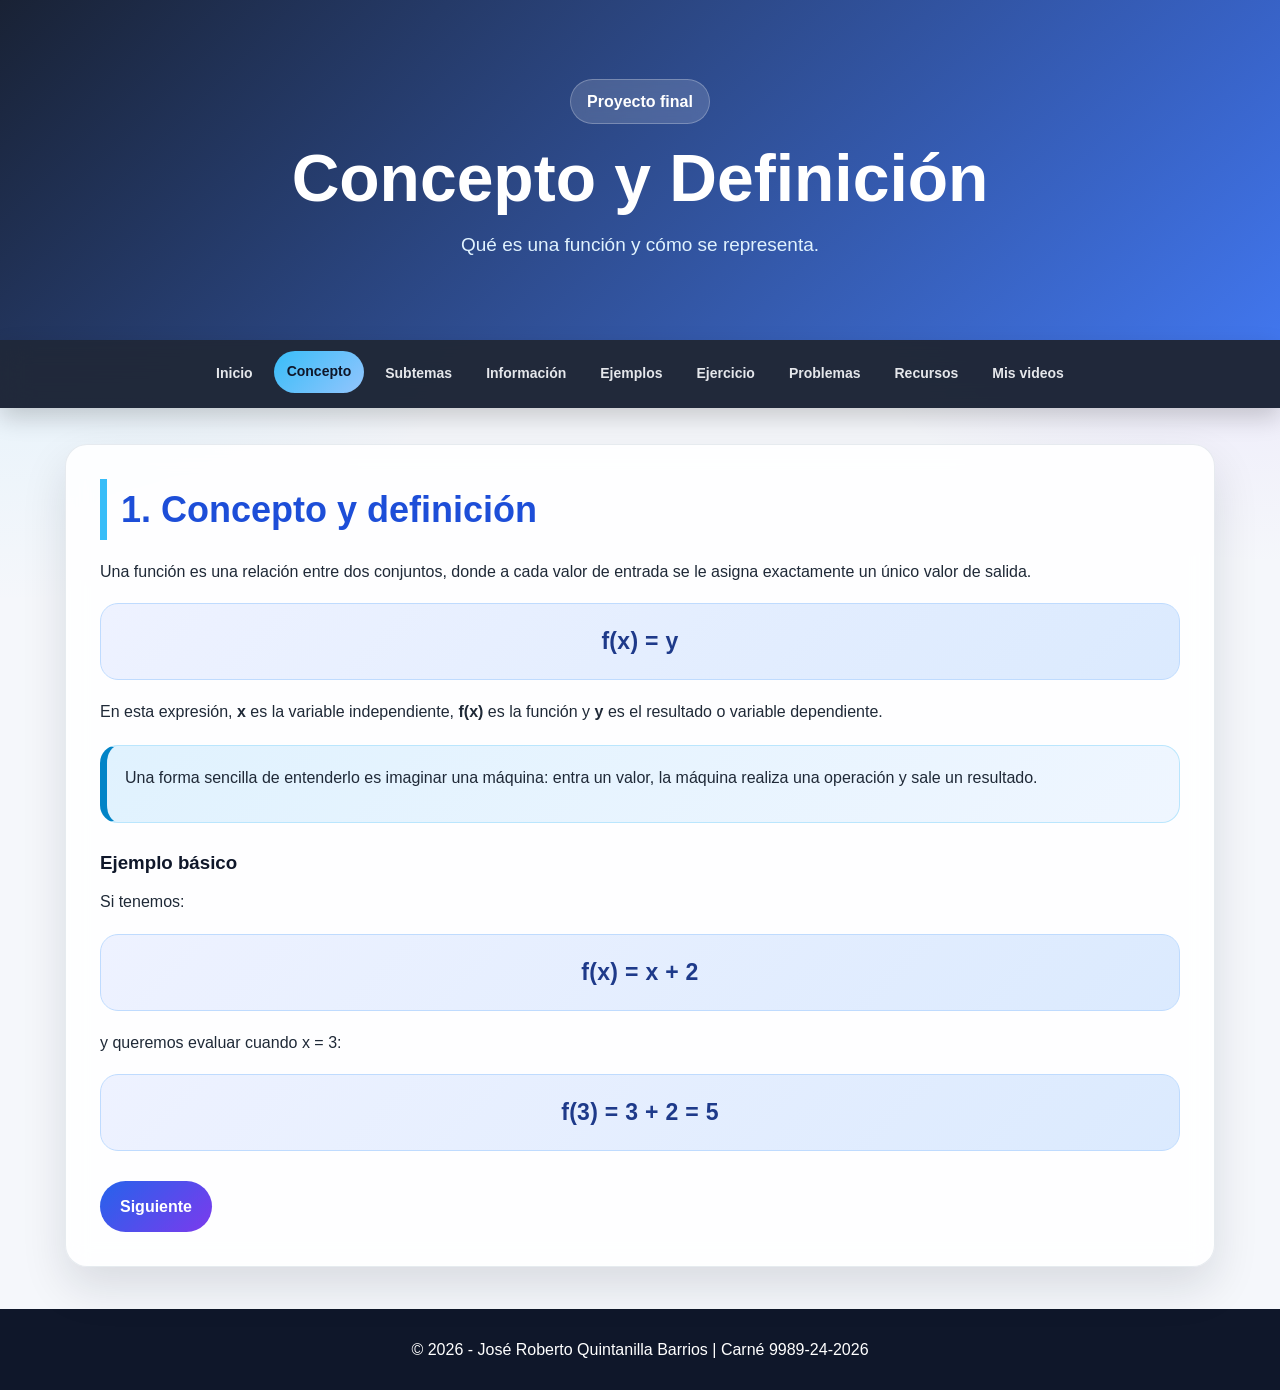
==== concepto.html @ 006b3ef7 "Add files via upload" ====
<!DOCTYPE html>
<html lang="es">
<head>
  <meta charset="UTF-8">
  <meta name="viewport" content="width=device-width, initial-scale=1.0">
  <title>Concepto y Definición</title>
  <link rel="stylesheet" href="style.css">
</head>
<body>

<header class="hero">
  <div class="hero-content">
    <span class="badge">Proyecto final</span>
    <h1>Concepto y Definición</h1>
    <p>Qué es una función y cómo se representa.</p>
  </div>
</header>


<nav class="navbar">
  <div class="nav-container">
    <a href="index.html">Inicio</a>
    <a class="active" href="concepto.html">Concepto</a>
    <a href="subtemas.html">Subtemas</a>
    <a href="informacion.html">Información</a>
    <a href="ejemplos.html">Ejemplos</a>
    <a href="ejercicio.html">Ejercicio</a>
    <a href="problemas.html">Problemas</a>
    <a href="recursos.html">Recursos</a>
    <a href="mis-videos.html">Mis videos</a>
  </div>
</nav>


<main class="container">

<section class="page-card">
  <h2>1. Concepto y definición</h2>
  <p>
    Una función es una relación entre dos conjuntos, donde a cada valor de entrada se le asigna
    exactamente un único valor de salida.
  </p>

  <div class="formula">f(x) = y</div>

  <p>
    En esta expresión, <strong>x</strong> es la variable independiente, <strong>f(x)</strong> es la función
    y <strong>y</strong> es el resultado o variable dependiente.
  </p>

  <div class="highlight">
    <p>
      Una forma sencilla de entenderlo es imaginar una máquina: entra un valor,
      la máquina realiza una operación y sale un resultado.
    </p>
  </div>

  <h3>Ejemplo básico</h3>
  <p>Si tenemos:</p>
  <div class="formula">f(x) = x + 2</div>
  <p>y queremos evaluar cuando x = 3:</p>
  <div class="formula">f(3) = 3 + 2 = 5</div>

  <a href="subtemas.html" class="btn">Siguiente</a>
</section>

</main>

<footer>
  <p>&copy; 2026 - José Roberto Quintanilla Barrios | Carné 9989-24-2026</p>
</footer>

<script src="script.js"></script>
</body>
</html>
---- style.css ----
:root{
  --bg:#f5f7fb;
  --dark:#0f172a;
  --dark-2:#111827;
  --text:#1f2937;
  --muted:#64748b;
  --primary:#2563eb;
  --primary-2:#1d4ed8;
  --cyan:#38bdf8;
  --purple:#7c3aed;
  --green:#10b981;
  --orange:#f97316;
  --red:#ef4444;
  --white:#ffffff;
  --card:#ffffff;
  --soft:#eef6ff;
  --shadow:0 20px 45px rgba(15,23,42,.12);
  --radius:22px;
}

*{margin:0;padding:0;box-sizing:border-box}

html{scroll-behavior:smooth}

body{
  font-family: "Segoe UI", Arial, sans-serif;
  background:
    radial-gradient(circle at top left, rgba(56,189,248,.18), transparent 32%),
    radial-gradient(circle at top right, rgba(124,58,237,.16), transparent 30%),
    var(--bg);
  color:var(--text);
  line-height:1.7;
}

a{color:inherit}

.hero{
  min-height:340px;
  display:grid;
  place-items:center;
  text-align:center;
  padding:70px 20px;
  color:var(--white);
  background:
    linear-gradient(135deg, rgba(15,23,42,.95), rgba(37,99,235,.86)),
    url("https://images.unsplash.com/photo-1635070041078-e363dbe005cb?auto=format&fit=crop&w=1600&q=80");
  background-size:cover;
  background-position:center;
}

.hero-content{
  max-width:950px;
  animation:fadeDown .9s ease;
}

.badge{
  display:inline-block;
  background:rgba(255,255,255,.15);
  border:1px solid rgba(255,255,255,.25);
  padding:8px 16px;
  border-radius:999px;
  margin-bottom:18px;
  backdrop-filter:blur(8px);
  font-weight:700;
}

.hero h1{
  font-size:clamp(34px, 6vw, 66px);
  line-height:1.1;
  margin-bottom:14px;
}

.hero p{
  font-size:19px;
  color:#e0f2fe;
  max-width:760px;
  margin:auto;
}

.navbar{
  position:sticky;
  top:0;
  z-index:100;
  background:rgba(15,23,42,.92);
  backdrop-filter:blur(14px);
  box-shadow:0 10px 25px rgba(0,0,0,.18);
}

.nav-container{
  max-width:1200px;
  margin:auto;
  display:flex;
  flex-wrap:wrap;
  justify-content:center;
  gap:8px;
  padding:13px;
}

.navbar a{
  text-decoration:none;
  color:#e5e7eb;
  font-weight:700;
  font-size:14px;
  padding:9px 13px;
  border-radius:999px;
  transition:.25s;
}

.navbar a:hover,.navbar a.active{
  background:linear-gradient(135deg,var(--cyan),#93c5fd);
  color:var(--dark);
  transform:translateY(-2px);
}

.container{
  width:92%;
  max-width:1150px;
  margin:36px auto;
}

.page-card{
  background:rgba(255,255,255,.88);
  backdrop-filter:blur(12px);
  border:1px solid rgba(148,163,184,.22);
  border-radius:var(--radius);
  padding:34px;
  box-shadow:var(--shadow);
  animation:fadeUp .8s ease;
}

.page-card h2{
  color:var(--primary-2);
  font-size:clamp(26px, 4vw, 36px);
  margin-bottom:18px;
  border-left:7px solid var(--cyan);
  padding-left:14px;
}

.page-card h3{
  color:var(--dark);
  margin:24px 0 10px;
}

.page-card p{margin-bottom:12px}
ul,ol{margin:12px 0 0 26px}
li{margin-bottom:8px}

.highlight{
  background:linear-gradient(135deg,#e0f2fe,#eff6ff);
  border:1px solid #bae6fd;
  border-left:7px solid #0284c7;
  border-radius:18px;
  padding:18px;
  margin:20px 0;
}

.formula{
  background:linear-gradient(135deg,#eef2ff,#dbeafe);
  color:#1e3a8a;
  border:1px solid #bfdbfe;
  border-radius:18px;
  padding:18px;
  margin:18px 0;
  text-align:center;
  font-size:23px;
  font-weight:900;
  letter-spacing:.3px;
}

.grid{
  display:grid;
  grid-template-columns:repeat(auto-fit,minmax(235px,1fr));
  gap:20px;
  margin-top:22px;
}

.card{
  background:var(--card);
  border:1px solid #dbeafe;
  border-radius:20px;
  padding:22px;
  box-shadow:0 10px 25px rgba(15,23,42,.06);
  transition:.28s;
}

.card:hover{
  transform:translateY(-8px) scale(1.01);
  box-shadow:var(--shadow);
}

.card h3{color:var(--primary);margin-top:0}

.icon{
  width:48px;
  height:48px;
  display:grid;
  place-items:center;
  border-radius:15px;
  background:linear-gradient(135deg,var(--primary),var(--cyan));
  color:white;
  font-weight:900;
  margin-bottom:12px;
}

.table-container{overflow-x:auto;margin-top:18px}

table{
  width:100%;
  border-collapse:collapse;
  background:var(--white);
  border-radius:14px;
  overflow:hidden;
}

th,td{
  border:1px solid #cbd5e1;
  padding:13px;
  text-align:left;
}

th{background:var(--primary);color:white}
tr:nth-child(even){background:#f8fafc}

.example-box{
  background:#ecfdf5;
  border-left:7px solid var(--green);
  border-radius:18px;
  padding:20px;
  margin-top:20px;
}

.problem-box{
  background:#fff7ed;
  border-left:7px solid var(--orange);
  border-radius:18px;
  padding:20px;
  margin-top:20px;
}

.steps{margin-top:20px}

.step{
  background:#f8fafc;
  border-left:6px solid var(--primary);
  border-radius:16px;
  padding:18px;
  margin-bottom:15px;
  transition:.25s;
}

.step:hover{transform:translateX(5px);box-shadow:0 12px 25px rgba(15,23,42,.08)}

.btn{
  display:inline-block;
  background:linear-gradient(135deg,var(--primary),var(--purple));
  color:white;
  padding:12px 20px;
  border-radius:999px;
  text-decoration:none;
  font-weight:800;
  margin:12px 8px 0 0;
  border:none;
  cursor:pointer;
  transition:.25s;
}

.btn:hover{transform:translateY(-3px);box-shadow:0 12px 26px rgba(37,99,235,.25)}
.btn-secondary{background:linear-gradient(135deg,var(--dark),#334155)}
.btn-green{background:linear-gradient(135deg,var(--green),#059669)}
.btn-orange{background:linear-gradient(135deg,var(--orange),#ea580c)}

.video-grid{
  display:grid;
  grid-template-columns:repeat(auto-fit,minmax(280px,1fr));
  gap:20px;
  margin-top:22px;
}

.video-card{
  background:white;
  border-radius:20px;
  overflow:hidden;
  border:1px solid #dbeafe;
  box-shadow:0 12px 25px rgba(15,23,42,.08);
  transition:.25s;
}

.video-card:hover{transform:translateY(-7px)}

.video-thumb{
  height:155px;
  background:linear-gradient(135deg,#1d4ed8,#38bdf8);
  display:grid;
  place-items:center;
  color:white;
  font-size:44px;
  font-weight:900;
}

.video-card-content{padding:18px}
.video-card-content h3{margin-top:0;color:var(--primary)}

.upload-box{
  border:2px dashed #60a5fa;
  background:#eff6ff;
  border-radius:22px;
  padding:26px;
  text-align:center;
  margin-top:20px;
}

input[type="file"]{
  margin-top:15px;
  padding:12px;
  background:white;
  border-radius:12px;
  width:100%;
  max-width:460px;
}

.video-preview{
  margin-top:22px;
  display:none;
}

.video-preview video{
  width:100%;
  max-height:430px;
  border-radius:20px;
  box-shadow:var(--shadow);
  background:#000;
}

.carousel{
  margin-top:24px;
  position:relative;
  overflow:hidden;
  border-radius:24px;
  box-shadow:var(--shadow);
  background:white;
}

.carousel-track{
  display:flex;
  transition:transform .45s ease;
}

.slide{
  min-width:100%;
  padding:34px;
  min-height:280px;
  display:grid;
  align-items:center;
  background:
    linear-gradient(135deg,rgba(37,99,235,.92),rgba(124,58,237,.88)),
    radial-gradient(circle at top right,rgba(56,189,248,.45),transparent 32%);
  color:white;
}

.slide h3{
  color:white;
  font-size:30px;
  margin-bottom:10px;
}

.slide .formula{
  background:rgba(255,255,255,.18);
  color:white;
  border:1px solid rgba(255,255,255,.25);
}

.carousel-controls{
  display:flex;
  justify-content:space-between;
  gap:10px;
  padding:14px;
  background:white;
}

.carousel-controls button{
  border:0;
  border-radius:999px;
  padding:10px 16px;
  color:white;
  background:var(--dark);
  cursor:pointer;
  font-weight:800;
}

.quiz-box{
  background:#f8fafc;
  border-radius:20px;
  padding:22px;
  border:1px solid #dbeafe;
  margin-top:20px;
}

.option{
  display:block;
  width:100%;
  text-align:left;
  margin:10px 0;
  padding:13px 15px;
  border-radius:14px;
  border:1px solid #cbd5e1;
  background:white;
  cursor:pointer;
  font-weight:700;
  transition:.2s;
}

.option:hover{background:#e0f2fe}
.feedback{font-weight:900;margin-top:14px}

.graph-card{
  height:260px;
  background:
    linear-gradient(90deg,rgba(15,23,42,.08) 1px,transparent 1px),
    linear-gradient(rgba(15,23,42,.08) 1px,transparent 1px),
    white;
  background-size:30px 30px;
  border-radius:22px;
  border:1px solid #dbeafe;
  margin-top:20px;
  position:relative;
  overflow:hidden;
}

.line{
  position:absolute;
  width:120%;
  height:5px;
  background:linear-gradient(90deg,var(--primary),var(--cyan));
  transform:rotate(-22deg);
  left:-30px;
  top:135px;
  border-radius:999px;
  animation:drawLine 1.2s ease;
}

.point{
  position:absolute;
  width:14px;
  height:14px;
  background:var(--orange);
  border-radius:50%;
  box-shadow:0 0 0 8px rgba(249,115,22,.18);
  animation:pulse 1.6s infinite;
}

.p1{left:30%;top:142px}
.p2{left:58%;top:102px}

footer{
  background:var(--dark);
  color:white;
  text-align:center;
  padding:27px;
  margin-top:42px;
}

@keyframes fadeUp{
  from{opacity:0;transform:translateY(35px)}
  to{opacity:1;transform:translateY(0)}
}

@keyframes fadeDown{
  from{opacity:0;transform:translateY(-35px)}
  to{opacity:1;transform:translateY(0)}
}

@keyframes drawLine{
  from{width:0}
  to{width:120%}
}

@keyframes pulse{
  0%,100%{transform:scale(1)}
  50%{transform:scale(1.25)}
}

.float-animation{animation:float 3s ease-in-out infinite}

@keyframes float{
  0%,100%{transform:translateY(0)}
  50%{transform:translateY(-8px)}
}

@media(max-width:760px){
  .hero{min-height:300px}
  .page-card{padding:24px}
  .slide{padding:24px;min-height:330px}
  .slide h3{font-size:24px}
  .navbar a{font-size:13px}
}
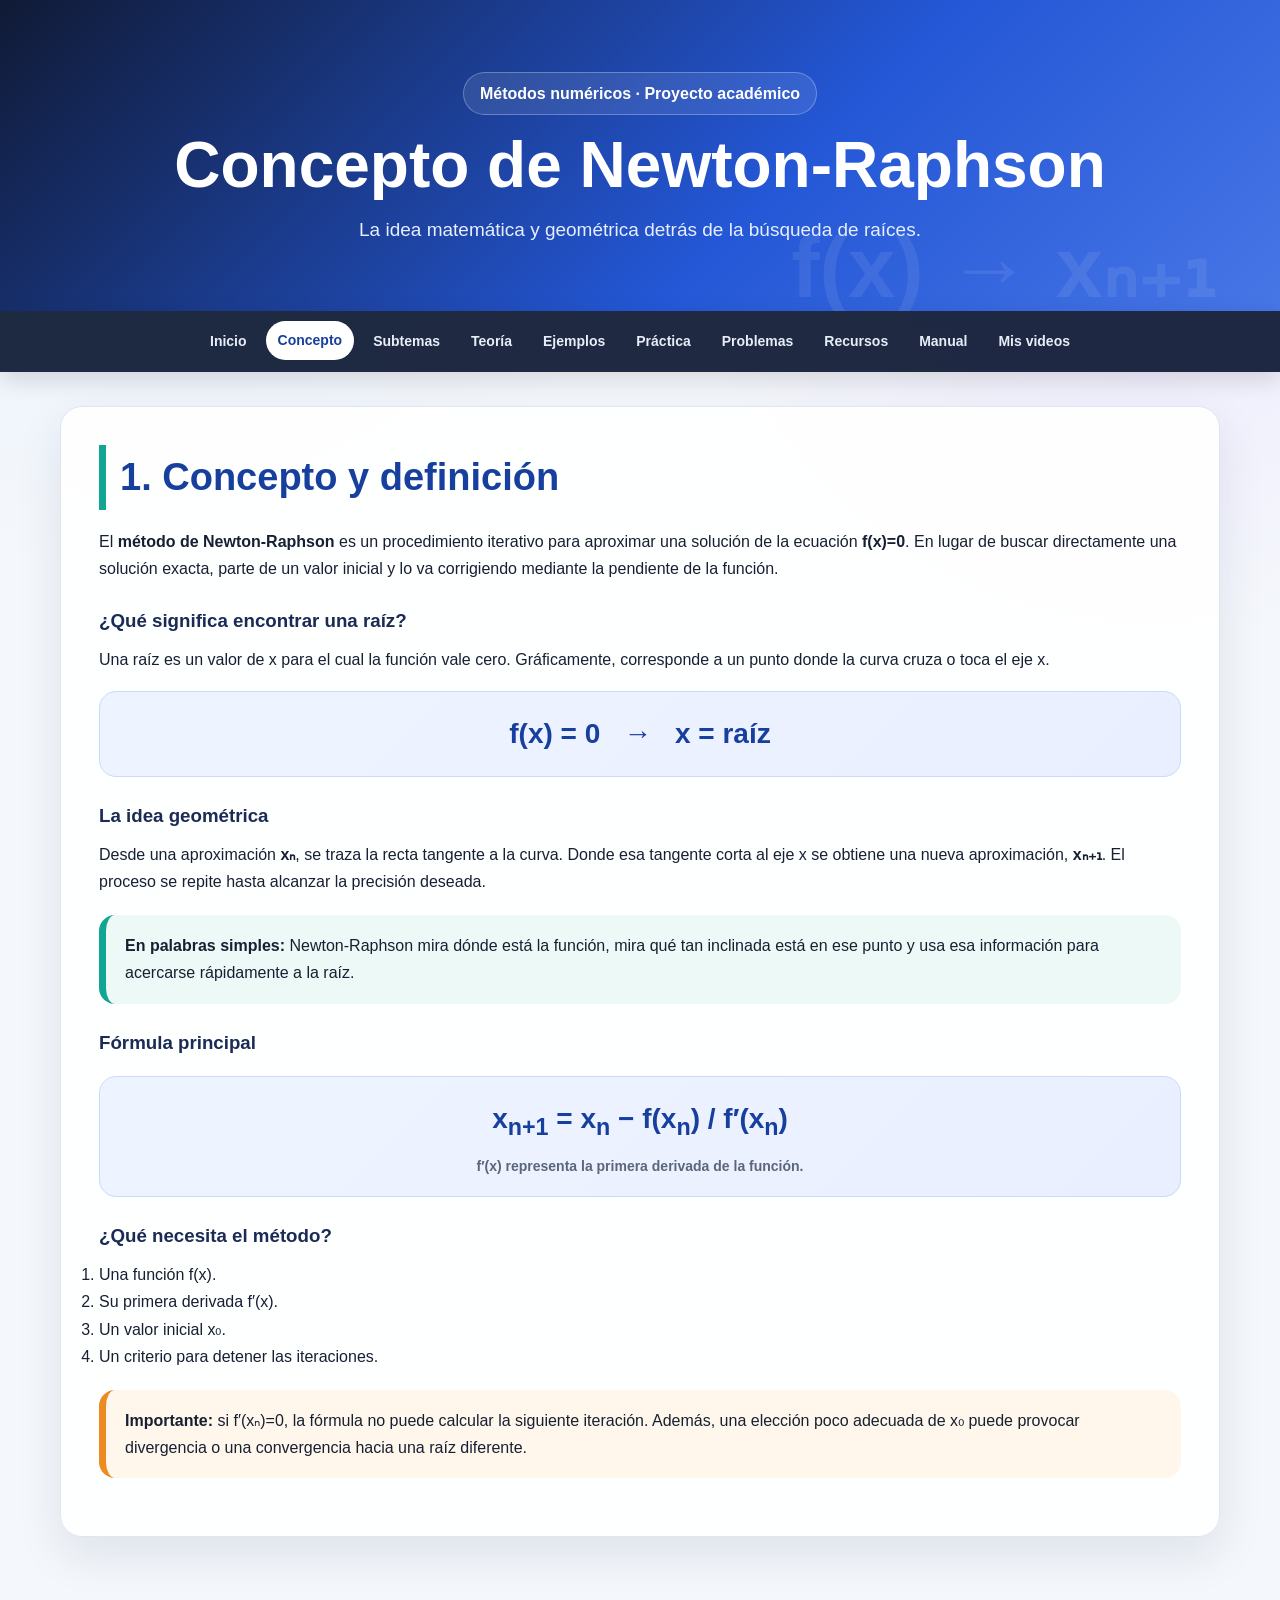
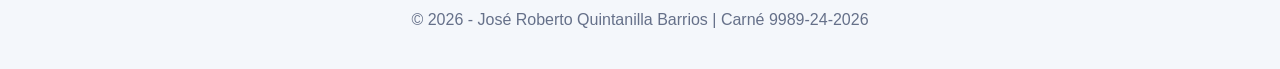
==== commit 2a6676a8: "Add files via upload" ====
--- a/concepto.html
+++ b/concepto.html
@@ -1,75 +1,24 @@
 <!DOCTYPE html>
-<html lang="es">
-<head>
-  <meta charset="UTF-8">
-  <meta name="viewport" content="width=device-width, initial-scale=1.0">
-  <title>Concepto y Definición</title>
-  <link rel="stylesheet" href="style.css">
-</head>
+<html lang="es"><head><meta charset="UTF-8"><meta name="viewport" content="width=device-width, initial-scale=1.0">
+<title>Newton-Raphson | Concepto</title><link rel="stylesheet" href="style.css"></head>
 <body>
-
-<header class="hero">
-  <div class="hero-content">
-    <span class="badge">Proyecto final</span>
-    <h1>Concepto y Definición</h1>
-    <p>Qué es una función y cómo se representa.</p>
-  </div>
-</header>
-
-
-<nav class="navbar">
-  <div class="nav-container">
-    <a href="index.html">Inicio</a>
-    <a class="active" href="concepto.html">Concepto</a>
-    <a href="subtemas.html">Subtemas</a>
-    <a href="informacion.html">Información</a>
-    <a href="ejemplos.html">Ejemplos</a>
-    <a href="ejercicio.html">Ejercicio</a>
-    <a href="problemas.html">Problemas</a>
-    <a href="recursos.html">Recursos</a>
-    <a href="mis-videos.html">Mis videos</a>
-  </div>
-</nav>
-
-
-<main class="container">
-
-<section class="page-card">
-  <h2>1. Concepto y definición</h2>
-  <p>
-    Una función es una relación entre dos conjuntos, donde a cada valor de entrada se le asigna
-    exactamente un único valor de salida.
-  </p>
-
-  <div class="formula">f(x) = y</div>
-
-  <p>
-    En esta expresión, <strong>x</strong> es la variable independiente, <strong>f(x)</strong> es la función
-    y <strong>y</strong> es el resultado o variable dependiente.
-  </p>
-
-  <div class="highlight">
-    <p>
-      Una forma sencilla de entenderlo es imaginar una máquina: entra un valor,
-      la máquina realiza una operación y sale un resultado.
-    </p>
-  </div>
-
-  <h3>Ejemplo básico</h3>
-  <p>Si tenemos:</p>
-  <div class="formula">f(x) = x + 2</div>
-  <p>y queremos evaluar cuando x = 3:</p>
-  <div class="formula">f(3) = 3 + 2 = 5</div>
-
-  <a href="subtemas.html" class="btn">Siguiente</a>
-</section>
-
-</main>
-
-<footer>
-  <p>&copy; 2026 - José Roberto Quintanilla Barrios | Carné 9989-24-2026</p>
-</footer>
-
-<script src="script.js"></script>
-</body>
-</html>
+<header class="hero"><div class="hero-content"><span class="badge">Métodos numéricos · Proyecto académico</span>
+<h1>Concepto de Newton-Raphson</h1><p>La idea matemática y geométrica detrás de la búsqueda de raíces.</p></div></header>
+<nav class="navbar"><div class="nav-container"><a class="" href="index.html">Inicio</a><a class="active" href="concepto.html">Concepto</a><a class="" href="subtemas.html">Subtemas</a><a class="" href="informacion.html">Teoría</a><a class="" href="ejemplos.html">Ejemplos</a><a class="" href="ejercicio.html">Práctica</a><a class="" href="problemas.html">Problemas</a><a class="" href="recursos.html">Recursos</a><a class="" href="manual.html">Manual</a><a class="" href="mis-videos.html">Mis videos</a></div></nav>
+<main class="container"><section class="page-card">
+<h2>1. Concepto y definición</h2>
+<p>El <strong>método de Newton-Raphson</strong> es un procedimiento iterativo para aproximar una solución de la ecuación <strong>f(x)=0</strong>. En lugar de buscar directamente una solución exacta, parte de un valor inicial y lo va corrigiendo mediante la pendiente de la función.</p>
+<h3>¿Qué significa encontrar una raíz?</h3>
+<p>Una raíz es un valor de x para el cual la función vale cero. Gráficamente, corresponde a un punto donde la curva cruza o toca el eje x.</p>
+<div class="formula">f(x) = 0 &nbsp; → &nbsp; x = raíz</div>
+<h3>La idea geométrica</h3>
+<p>Desde una aproximación <strong>xₙ</strong>, se traza la recta tangente a la curva. Donde esa tangente corta al eje x se obtiene una nueva aproximación, <strong>xₙ₊₁</strong>. El proceso se repite hasta alcanzar la precisión deseada.</p>
+<div class="highlight"><strong>En palabras simples:</strong> Newton-Raphson mira dónde está la función, mira qué tan inclinada está en ese punto y usa esa información para acercarse rápidamente a la raíz.</div>
+<h3>Fórmula principal</h3>
+<div class="formula">x<sub>n+1</sub> = x<sub>n</sub> − f(x<sub>n</sub>) / f′(x<sub>n</sub>)<small>f′(x) representa la primera derivada de la función.</small></div>
+<h3>¿Qué necesita el método?</h3>
+<ol><li>Una función f(x).</li><li>Su primera derivada f′(x).</li><li>Un valor inicial x₀.</li><li>Un criterio para detener las iteraciones.</li></ol>
+<div class="warning"><strong>Importante:</strong> si f′(xₙ)=0, la fórmula no puede calcular la siguiente iteración. Además, una elección poco adecuada de x₀ puede provocar divergencia o una convergencia hacia una raíz diferente.</div>
+</section></main>
+<footer><p>&copy; 2026 - José Roberto Quintanilla Barrios | Carné 9989-24-2026</p></footer>
+<script src="script.js"></script></body></html>
--- a/style.css
+++ b/style.css
@@ -1,496 +1,68 @@
 
 :root{
-  --bg:#f5f7fb;
-  --dark:#0f172a;
-  --dark-2:#111827;
-  --text:#1f2937;
-  --muted:#64748b;
-  --primary:#2563eb;
-  --primary-2:#1d4ed8;
-  --cyan:#38bdf8;
-  --purple:#7c3aed;
-  --green:#10b981;
-  --orange:#f97316;
-  --red:#ef4444;
-  --white:#ffffff;
-  --card:#ffffff;
-  --soft:#eef6ff;
-  --shadow:0 20px 45px rgba(15,23,42,.12);
-  --radius:22px;
+ --bg:#f4f7fb;--surface:#fff;--ink:#172033;--muted:#5b667a;
+ --primary:#2457d6;--primary2:#173f9d;--accent:#12a594;--violet:#6d45d8;
+ --orange:#ed8a22;--danger:#d64545;--line:#dfe6f2;--soft:#eef4ff;
+ --shadow:0 18px 45px rgba(27,48,89,.10);--radius:22px;
 }
-
-*{margin:0;padding:0;box-sizing:border-box}
-
+*{box-sizing:border-box;margin:0;padding:0}
 html{scroll-behavior:smooth}
-
-body{
-  font-family: "Segoe UI", Arial, sans-serif;
-  background:
-    radial-gradient(circle at top left, rgba(56,189,248,.18), transparent 32%),
-    radial-gradient(circle at top right, rgba(124,58,237,.16), transparent 30%),
-    var(--bg);
-  color:var(--text);
-  line-height:1.7;
-}
-
+body{font-family:"Segoe UI",Arial,sans-serif;color:var(--ink);background:
+radial-gradient(circle at 10% 0%,#e8f3ff 0,transparent 28%),radial-gradient(circle at 90% 10%,#eee9ff 0,transparent 25%),var(--bg);line-height:1.7}
 a{color:inherit}
-
-.hero{
-  min-height:340px;
-  display:grid;
-  place-items:center;
-  text-align:center;
-  padding:70px 20px;
-  color:var(--white);
-  background:
-    linear-gradient(135deg, rgba(15,23,42,.95), rgba(37,99,235,.86)),
-    url("https://images.unsplash.com/photo-1635070041078-e363dbe005cb?auto=format&fit=crop&w=1600&q=80");
-  background-size:cover;
-  background-position:center;
-}
-
-.hero-content{
-  max-width:950px;
-  animation:fadeDown .9s ease;
-}
-
-.badge{
-  display:inline-block;
-  background:rgba(255,255,255,.15);
-  border:1px solid rgba(255,255,255,.25);
-  padding:8px 16px;
-  border-radius:999px;
-  margin-bottom:18px;
-  backdrop-filter:blur(8px);
-  font-weight:700;
-}
-
-.hero h1{
-  font-size:clamp(34px, 6vw, 66px);
-  line-height:1.1;
-  margin-bottom:14px;
-}
-
-.hero p{
-  font-size:19px;
-  color:#e0f2fe;
-  max-width:760px;
-  margin:auto;
-}
-
-.navbar{
-  position:sticky;
-  top:0;
-  z-index:100;
-  background:rgba(15,23,42,.92);
-  backdrop-filter:blur(14px);
-  box-shadow:0 10px 25px rgba(0,0,0,.18);
-}
-
-.nav-container{
-  max-width:1200px;
-  margin:auto;
-  display:flex;
-  flex-wrap:wrap;
-  justify-content:center;
-  gap:8px;
-  padding:13px;
-}
-
-.navbar a{
-  text-decoration:none;
-  color:#e5e7eb;
-  font-weight:700;
-  font-size:14px;
-  padding:9px 13px;
-  border-radius:999px;
-  transition:.25s;
-}
-
-.navbar a:hover,.navbar a.active{
-  background:linear-gradient(135deg,var(--cyan),#93c5fd);
-  color:var(--dark);
-  transform:translateY(-2px);
-}
-
-.container{
-  width:92%;
-  max-width:1150px;
-  margin:36px auto;
-}
-
-.page-card{
-  background:rgba(255,255,255,.88);
-  backdrop-filter:blur(12px);
-  border:1px solid rgba(148,163,184,.22);
-  border-radius:var(--radius);
-  padding:34px;
-  box-shadow:var(--shadow);
-  animation:fadeUp .8s ease;
-}
-
-.page-card h2{
-  color:var(--primary-2);
-  font-size:clamp(26px, 4vw, 36px);
-  margin-bottom:18px;
-  border-left:7px solid var(--cyan);
-  padding-left:14px;
-}
-
-.page-card h3{
-  color:var(--dark);
-  margin:24px 0 10px;
-}
-
+.hero{padding:72px 20px 64px;color:#fff;text-align:center;background:linear-gradient(135deg,#101a35,#2457d6 60%,#4776e6);position:relative;overflow:hidden}
+.hero:after{content:"f(x)  →  xₙ₊₁";position:absolute;right:5%;bottom:-30px;font-size:85px;font-weight:900;opacity:.08}
+.hero-content{max-width:980px;margin:auto;position:relative;z-index:1}
+.badge{display:inline-block;padding:7px 16px;border:1px solid #ffffff45;border-radius:999px;background:#ffffff18;font-weight:800;margin-bottom:16px}
+.hero h1{font-size:clamp(35px,6vw,64px);line-height:1.08;margin-bottom:14px}
+.hero p{font-size:19px;color:#e7efff;max-width:820px;margin:auto}
+.navbar{position:sticky;top:0;z-index:20;background:#101a35ee;backdrop-filter:blur(12px);box-shadow:0 8px 24px #0002}
+.nav-container{max-width:1250px;margin:auto;display:flex;justify-content:center;flex-wrap:wrap;gap:7px;padding:11px}
+.navbar a{text-decoration:none;color:#e8edfa;font-size:14px;font-weight:750;padding:8px 12px;border-radius:999px;transition:.2s}
+.navbar a:hover,.navbar a.active{background:#fff;color:#173f9d;transform:translateY(-1px)}
+.container{width:92%;max-width:1160px;margin:34px auto}
+.page-card{background:#fffffff2;border:1px solid var(--line);border-radius:var(--radius);padding:clamp(22px,4vw,38px);box-shadow:var(--shadow)}
+.page-card h2{font-size:clamp(27px,4vw,38px);color:var(--primary2);border-left:7px solid var(--accent);padding-left:14px;margin-bottom:18px}
+.page-card h3{margin:23px 0 9px;color:#1b2b55}
 .page-card p{margin-bottom:12px}
-ul,ol{margin:12px 0 0 26px}
-li{margin-bottom:8px}
-
-.highlight{
-  background:linear-gradient(135deg,#e0f2fe,#eff6ff);
-  border:1px solid #bae6fd;
-  border-left:7px solid #0284c7;
-  border-radius:18px;
-  padding:18px;
-  margin:20px 0;
-}
-
-.formula{
-  background:linear-gradient(135deg,#eef2ff,#dbeafe);
-  color:#1e3a8a;
-  border:1px solid #bfdbfe;
-  border-radius:18px;
-  padding:18px;
-  margin:18px 0;
-  text-align:center;
-  font-size:23px;
-  font-weight:900;
-  letter-spacing:.3px;
-}
-
-.grid{
-  display:grid;
-  grid-template-columns:repeat(auto-fit,minmax(235px,1fr));
-  gap:20px;
-  margin-top:22px;
-}
-
-.card{
-  background:var(--card);
-  border:1px solid #dbeafe;
-  border-radius:20px;
-  padding:22px;
-  box-shadow:0 10px 25px rgba(15,23,42,.06);
-  transition:.28s;
-}
-
-.card:hover{
-  transform:translateY(-8px) scale(1.01);
-  box-shadow:var(--shadow);
-}
-
-.card h3{color:var(--primary);margin-top:0}
-
-.icon{
-  width:48px;
-  height:48px;
-  display:grid;
-  place-items:center;
-  border-radius:15px;
-  background:linear-gradient(135deg,var(--primary),var(--cyan));
-  color:white;
-  font-weight:900;
-  margin-bottom:12px;
-}
-
-.table-container{overflow-x:auto;margin-top:18px}
-
-table{
-  width:100%;
-  border-collapse:collapse;
-  background:var(--white);
-  border-radius:14px;
-  overflow:hidden;
-}
-
-th,td{
-  border:1px solid #cbd5e1;
-  padding:13px;
-  text-align:left;
-}
-
-th{background:var(--primary);color:white}
-tr:nth-child(even){background:#f8fafc}
-
-.example-box{
-  background:#ecfdf5;
-  border-left:7px solid var(--green);
-  border-radius:18px;
-  padding:20px;
-  margin-top:20px;
-}
-
-.problem-box{
-  background:#fff7ed;
-  border-left:7px solid var(--orange);
-  border-radius:18px;
-  padding:20px;
-  margin-top:20px;
-}
-
-.steps{margin-top:20px}
-
-.step{
-  background:#f8fafc;
-  border-left:6px solid var(--primary);
-  border-radius:16px;
-  padding:18px;
-  margin-bottom:15px;
-  transition:.25s;
-}
-
-.step:hover{transform:translateX(5px);box-shadow:0 12px 25px rgba(15,23,42,.08)}
-
-.btn{
-  display:inline-block;
-  background:linear-gradient(135deg,var(--primary),var(--purple));
-  color:white;
-  padding:12px 20px;
-  border-radius:999px;
-  text-decoration:none;
-  font-weight:800;
-  margin:12px 8px 0 0;
-  border:none;
-  cursor:pointer;
-  transition:.25s;
-}
-
-.btn:hover{transform:translateY(-3px);box-shadow:0 12px 26px rgba(37,99,235,.25)}
-.btn-secondary{background:linear-gradient(135deg,var(--dark),#334155)}
-.btn-green{background:linear-gradient(135deg,var(--green),#059669)}
-.btn-orange{background:linear-gradient(135deg,var(--orange),#ea580c)}
-
-.video-grid{
-  display:grid;
-  grid-template-columns:repeat(auto-fit,minmax(280px,1fr));
-  gap:20px;
-  margin-top:22px;
-}
-
-.video-card{
-  background:white;
-  border-radius:20px;
-  overflow:hidden;
-  border:1px solid #dbeafe;
-  box-shadow:0 12px 25px rgba(15,23,42,.08);
-  transition:.25s;
-}
-
-.video-card:hover{transform:translateY(-7px)}
-
-.video-thumb{
-  height:155px;
-  background:linear-gradient(135deg,#1d4ed8,#38bdf8);
-  display:grid;
-  place-items:center;
-  color:white;
-  font-size:44px;
-  font-weight:900;
-}
-
-.video-card-content{padding:18px}
-.video-card-content h3{margin-top:0;color:var(--primary)}
-
-.upload-box{
-  border:2px dashed #60a5fa;
-  background:#eff6ff;
-  border-radius:22px;
-  padding:26px;
-  text-align:center;
-  margin-top:20px;
-}
-
-input[type="file"]{
-  margin-top:15px;
-  padding:12px;
-  background:white;
-  border-radius:12px;
-  width:100%;
-  max-width:460px;
-}
-
-.video-preview{
-  margin-top:22px;
-  display:none;
-}
-
-.video-preview video{
-  width:100%;
-  max-height:430px;
-  border-radius:20px;
-  box-shadow:var(--shadow);
-  background:#000;
-}
-
-.carousel{
-  margin-top:24px;
-  position:relative;
-  overflow:hidden;
-  border-radius:24px;
-  box-shadow:var(--shadow);
-  background:white;
-}
-
-.carousel-track{
-  display:flex;
-  transition:transform .45s ease;
-}
-
-.slide{
-  min-width:100%;
-  padding:34px;
-  min-height:280px;
-  display:grid;
-  align-items:center;
-  background:
-    linear-gradient(135deg,rgba(37,99,235,.92),rgba(124,58,237,.88)),
-    radial-gradient(circle at top right,rgba(56,189,248,.45),transparent 32%);
-  color:white;
-}
-
-.slide h3{
-  color:white;
-  font-size:30px;
-  margin-bottom:10px;
-}
-
-.slide .formula{
-  background:rgba(255,255,255,.18);
-  color:white;
-  border:1px solid rgba(255,255,255,.25);
-}
-
-.carousel-controls{
-  display:flex;
-  justify-content:space-between;
-  gap:10px;
-  padding:14px;
-  background:white;
-}
-
-.carousel-controls button{
-  border:0;
-  border-radius:999px;
-  padding:10px 16px;
-  color:white;
-  background:var(--dark);
-  cursor:pointer;
-  font-weight:800;
-}
-
-.quiz-box{
-  background:#f8fafc;
-  border-radius:20px;
-  padding:22px;
-  border:1px solid #dbeafe;
-  margin-top:20px;
-}
-
-.option{
-  display:block;
-  width:100%;
-  text-align:left;
-  margin:10px 0;
-  padding:13px 15px;
-  border-radius:14px;
-  border:1px solid #cbd5e1;
-  background:white;
-  cursor:pointer;
-  font-weight:700;
-  transition:.2s;
-}
-
-.option:hover{background:#e0f2fe}
-.feedback{font-weight:900;margin-top:14px}
-
-.graph-card{
-  height:260px;
-  background:
-    linear-gradient(90deg,rgba(15,23,42,.08) 1px,transparent 1px),
-    linear-gradient(rgba(15,23,42,.08) 1px,transparent 1px),
-    white;
-  background-size:30px 30px;
-  border-radius:22px;
-  border:1px solid #dbeafe;
-  margin-top:20px;
-  position:relative;
-  overflow:hidden;
-}
-
-.line{
-  position:absolute;
-  width:120%;
-  height:5px;
-  background:linear-gradient(90deg,var(--primary),var(--cyan));
-  transform:rotate(-22deg);
-  left:-30px;
-  top:135px;
-  border-radius:999px;
-  animation:drawLine 1.2s ease;
-}
-
-.point{
-  position:absolute;
-  width:14px;
-  height:14px;
-  background:var(--orange);
-  border-radius:50%;
-  box-shadow:0 0 0 8px rgba(249,115,22,.18);
-  animation:pulse 1.6s infinite;
-}
-
-.p1{left:30%;top:142px}
-.p2{left:58%;top:102px}
-
-footer{
-  background:var(--dark);
-  color:white;
-  text-align:center;
-  padding:27px;
-  margin-top:42px;
-}
-
-@keyframes fadeUp{
-  from{opacity:0;transform:translateY(35px)}
-  to{opacity:1;transform:translateY(0)}
-}
-
-@keyframes fadeDown{
-  from{opacity:0;transform:translateY(-35px)}
-  to{opacity:1;transform:translateY(0)}
-}
-
-@keyframes drawLine{
-  from{width:0}
-  to{width:120%}
-}
-
-@keyframes pulse{
-  0%,100%{transform:scale(1)}
-  50%{transform:scale(1.25)}
-}
-
-.float-animation{animation:float 3s ease-in-out infinite}
-
-@keyframes float{
-  0%,100%{transform:translateY(0)}
-  50%{transform:translateY(-8px)}
-}
-
-@media(max-width:760px){
-  .hero{min-height:300px}
-  .page-card{padding:24px}
-  .slide{padding:24px;min-height:330px}
-  .slide h3{font-size:24px}
-  .navbar a{font-size:13px}
-}
+.muted{color:var(--muted)}
+.grid{display:grid;grid-template-columns:repeat(auto-fit,minmax(230px,1fr));gap:18px;margin:22px 0}
+.card{background:#fff;border:1px solid var(--line);border-radius:19px;padding:21px;box-shadow:0 8px 22px #1b30590d;transition:.22s}
+.card:hover{transform:translateY(-5px);box-shadow:var(--shadow)}
+.card h3{margin:0 0 8px;color:var(--primary)}
+.icon{width:46px;height:46px;border-radius:14px;display:grid;place-items:center;background:linear-gradient(135deg,var(--primary),#5d82e8);color:#fff;font-weight:900;margin-bottom:12px}
+.formula{background:linear-gradient(135deg,#eef4ff,#e9efff);border:1px solid #cbd9fb;border-radius:17px;padding:18px;text-align:center;color:#173f9d;font-size:clamp(20px,3vw,28px);font-weight:850;margin:18px 0;overflow:auto}
+.formula small{display:block;color:var(--muted);font-size:14px;font-weight:600;margin-top:7px}
+.highlight{background:#edf9f6;border-left:7px solid var(--accent);border-radius:16px;padding:17px 19px;margin:20px 0}
+.warning{background:#fff7eb;border-left:7px solid var(--orange);border-radius:16px;padding:17px 19px;margin:20px 0}
+.danger{background:#fff0f0;border-left:7px solid var(--danger);border-radius:16px;padding:17px 19px;margin:20px 0}
+.steps{counter-reset:step;margin:20px 0}
+.step{background:#f8faff;border:1px solid var(--line);border-left:5px solid var(--primary);border-radius:15px;padding:17px;margin:12px 0}
+.step strong{color:var(--primary2)}
+table{width:100%;border-collapse:collapse;background:#fff;overflow:hidden;border-radius:15px}
+th,td{padding:11px 13px;border:1px solid #d8e0ee;text-align:left}
+th{background:#2457d6;color:#fff}
+tr:nth-child(even){background:#f7f9fd}
+.table-container{overflow:auto;margin:18px 0}
+.btn{display:inline-block;border:0;cursor:pointer;text-decoration:none;color:#fff;background:linear-gradient(135deg,var(--primary),var(--violet));padding:11px 18px;border-radius:999px;font-weight:800;margin:8px 7px 0 0;transition:.2s}
+.btn:hover{transform:translateY(-2px);box-shadow:0 10px 22px #2457d633}
+.btn.secondary{background:#25304a}
+.btn.green{background:linear-gradient(135deg,#12a594,#07856f)}
+footer{text-align:center;color:#657089;padding:35px 15px}
+.hero-equation{font-size:clamp(25px,4vw,43px);font-weight:900;margin:20px 0;color:#fff}
+.timeline{display:grid;grid-template-columns:repeat(auto-fit,minmax(190px,1fr));gap:15px;margin:20px 0}
+.timeline .card{position:relative}
+.badge-mini{display:inline-block;font-size:12px;font-weight:800;padding:4px 9px;border-radius:999px;background:#eaf0ff;color:#2457d6;margin-bottom:8px}
+.quiz{border:1px solid var(--line);border-radius:18px;padding:20px;margin:18px 0;background:#fff}
+.option{display:block;width:100%;text-align:left;padding:12px 14px;margin:9px 0;border:1px solid #ccd6e8;border-radius:12px;background:#fff;cursor:pointer;font-weight:650;color:var(--ink)}
+.option:hover{background:#f0f5ff}
+.feedback{font-weight:800;margin-top:12px;min-height:24px}
+.calculator{display:grid;grid-template-columns:1fr 1fr;gap:20px;margin-top:20px}
+.panel{border:1px solid var(--line);border-radius:18px;padding:20px;background:#fbfcff}
+input,select{width:100%;padding:11px 12px;border:1px solid #cbd5e1;border-radius:10px;font:inherit;margin:5px 0 12px;background:#fff}
+label{font-weight:750;display:block}
+.result{background:#eef9f6;border-radius:14px;padding:15px;margin-top:12px;min-height:50px}
+.code{font-family:Consolas,monospace;background:#121a2d;color:#e7efff;border-radius:15px;padding:18px;overflow:auto;white-space:pre-wrap}
+.video-box{background:#111a2d;border-radius:18px;padding:10px}
+video{width:100%;border-radius:12px;max-height:500px}
+@media(max-width:720px){.calculator{grid-template-columns:1fr}.nav-container{justify-content:flex-start}.hero{padding:55px 15px}.container{width:94%}}
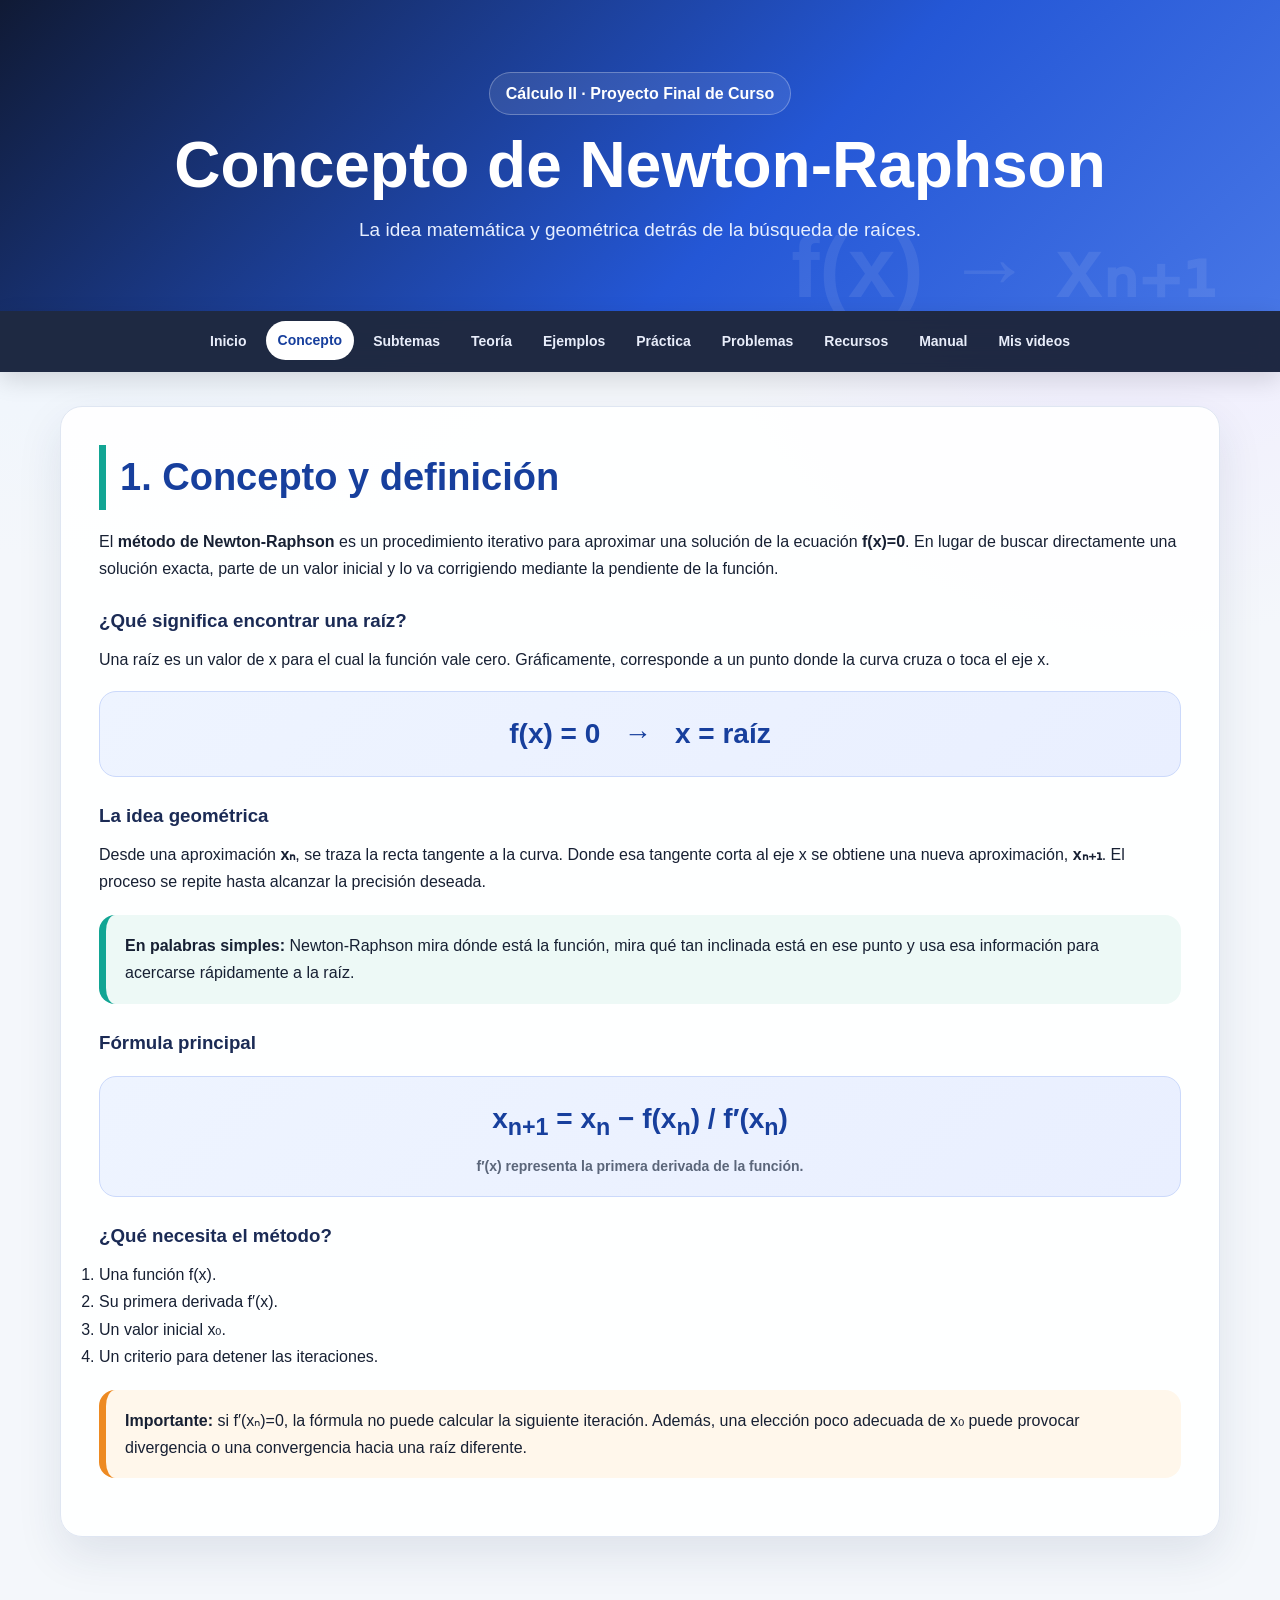
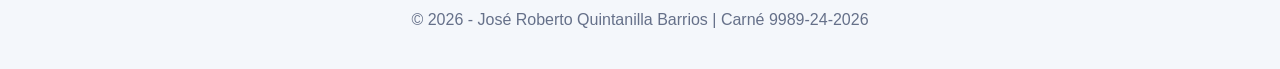
==== commit dd3f1bd8: "Add files via upload" ====
--- a/concepto.html
+++ b/concepto.html
@@ -2,7 +2,7 @@
 <html lang="es"><head><meta charset="UTF-8"><meta name="viewport" content="width=device-width, initial-scale=1.0">
 <title>Newton-Raphson | Concepto</title><link rel="stylesheet" href="style.css"></head>
 <body>
-<header class="hero"><div class="hero-content"><span class="badge">Métodos numéricos · Proyecto académico</span>
+<header class="hero"><div class="hero-content"><span class="badge">Cálculo II · Proyecto Final de Curso</span>
 <h1>Concepto de Newton-Raphson</h1><p>La idea matemática y geométrica detrás de la búsqueda de raíces.</p></div></header>
 <nav class="navbar"><div class="nav-container"><a class="" href="index.html">Inicio</a><a class="active" href="concepto.html">Concepto</a><a class="" href="subtemas.html">Subtemas</a><a class="" href="informacion.html">Teoría</a><a class="" href="ejemplos.html">Ejemplos</a><a class="" href="ejercicio.html">Práctica</a><a class="" href="problemas.html">Problemas</a><a class="" href="recursos.html">Recursos</a><a class="" href="manual.html">Manual</a><a class="" href="mis-videos.html">Mis videos</a></div></nav>
 <main class="container"><section class="page-card">
